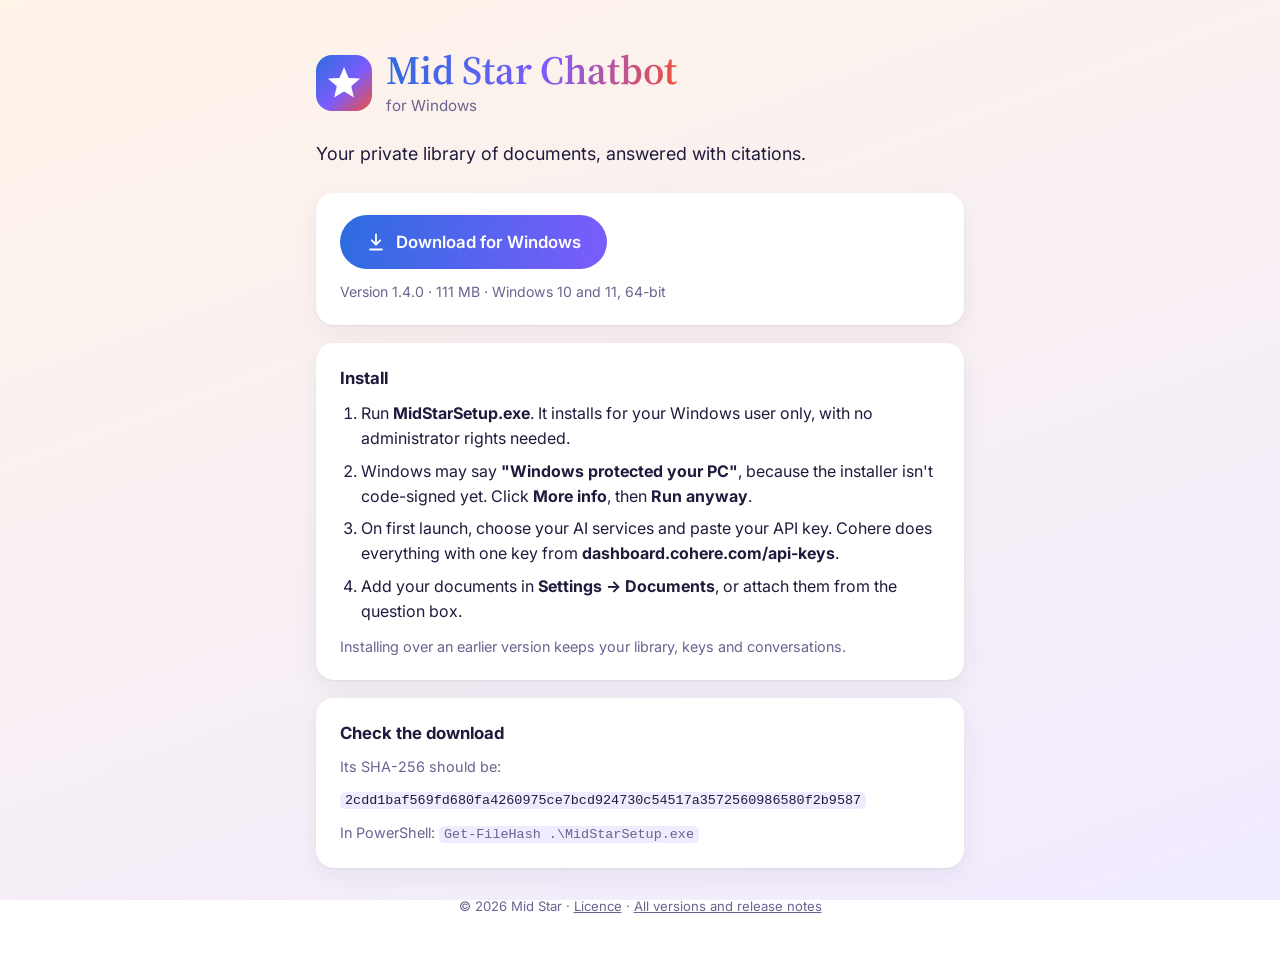
==== index.html @ 1389791f "Download page, QR codes and licence Co-Authored-By: Claude Opus 5.5 <noreply@anthropic.com>" ====
<!DOCTYPE html>
<!-- Copyright (c) 2026 Mid Star. All rights reserved. -->
<html lang="en">
<head>
<meta charset="UTF-8">
<meta name="viewport" content="width=device-width, initial-scale=1.0">
<title>Download Mid Star Chatbot for Windows</title>
<meta name="description" content="Mid Star Chatbot for Windows: a private library of your own documents, answered with citations.">
<link rel="icon" type="image/png" href="icon-192.png">
<link rel="preconnect" href="https://fonts.googleapis.com">
<link href="https://fonts.googleapis.com/css2?family=Source+Serif+4:opsz,wght@8..60,600&family=Inter:wght@400;500;600&display=swap" rel="stylesheet">
<meta name="theme-color" content="#F0EBFF" media="(prefers-color-scheme: light)">
<meta name="theme-color" content="#16131F" media="(prefers-color-scheme: dark)">
<style>
  :root {
    --bg-a: #FFF4E8; --bg-b: #F0EBFF; --paper: #FFFFFF; --ink: #201B3D; --ink-soft: #6B6390;
    --blue: #2D6CDF; --blue-deep: #1E4FB0; --purple: #7C5CFC; --red: #F0503F; --rule: #EAE3FA;
    --tint: #F0EBFF; --warn-ink: #8A5A00; --warn-bg: #FFF4DA;
    color-scheme: light;
  }
  @media (prefers-color-scheme: dark) {
    :root {
      --bg-a: #16131F; --bg-b: #1C1730; --paper: #1E1A2B; --ink: #EEEAF8; --ink-soft: #A79FC8;
      --blue: #6E9BF0; --blue-deep: #9DBBF5; --purple: #A08BFF; --red: #FF7B6B; --rule: #342D4A;
      --tint: #2A2440; --warn-ink: #FFD27A; --warn-bg: #3A2E14;
      color-scheme: dark;
    }
  }
  * { box-sizing: border-box; }
  body {
    margin: 0;
    min-height: 100vh;
    font-family: "Inter", -apple-system, BlinkMacSystemFont, "Segoe UI", sans-serif;
    color: var(--ink);
    background: linear-gradient(160deg, var(--bg-a) 0%, var(--bg-b) 100%) fixed;
    line-height: 1.55;
  }
  main { width: min(680px, 100%); margin: 0 auto; padding: 48px 16px 40px; }
  .brand { display: flex; align-items: center; gap: 14px; }
  .brand img { width: 56px; height: 56px; border-radius: 16px; }
  h1 {
    margin: 0;
    font-family: "Source Serif 4", Georgia, serif;
    font-weight: 600;
    font-size: clamp(1.9rem, 6vw, 2.5rem);
    line-height: 1.1;
    background: linear-gradient(100deg, var(--blue) 0%, var(--purple) 55%, var(--red) 100%);
    -webkit-background-clip: text;
    background-clip: text;
    color: transparent;
  }
  .for { margin: 2px 0 0; font-size: 0.95rem; color: var(--ink-soft); }
  .tagline { margin: 22px 0 26px; font-size: 1.12rem; }
  .card {
    margin: 0 0 18px;
    padding: 22px 24px;
    border-radius: 18px;
    background: var(--paper);
    box-shadow: 0 1px 2px rgba(32, 27, 61, 0.06), 0 8px 24px rgba(32, 27, 61, 0.06);
  }
  .download {
    display: inline-flex;
    align-items: center;
    gap: 10px;
    padding: 14px 26px;
    border-radius: 999px;
    font-weight: 600;
    font-size: 1.05rem;
    text-decoration: none;
    color: #fff;
    background: linear-gradient(100deg, var(--blue) 0%, var(--purple) 100%);
  }
  .download:focus-visible, .link-btn:focus-visible { outline: 3px solid var(--purple); outline-offset: 3px; }
  .download svg { width: 20px; height: 20px; fill: none; stroke: currentColor; stroke-width: 2.2; stroke-linecap: round; stroke-linejoin: round; }
  .meta { margin: 12px 0 0; font-size: 0.88rem; color: var(--ink-soft); }
  .phone {
    margin: 0 0 18px;
    padding: 16px 18px;
    border-radius: 14px;
    color: var(--warn-ink);
    background: var(--warn-bg);
    font-size: 0.95rem;
  }
  .phone p { margin: 0 0 10px; }
  .link-btn {
    padding: 8px 16px;
    border: none;
    border-radius: 999px;
    font: inherit;
    font-weight: 600;
    font-size: 0.9rem;
    color: var(--blue-deep);
    background: var(--paper);
    cursor: pointer;
  }
  h2 { margin: 0 0 10px; font-size: 1.05rem; }
  ol { margin: 0; padding-left: 1.3em; }
  li { margin: 0 0 8px; }
  li:last-child { margin: 0; }
  .muted { color: var(--ink-soft); font-size: 0.9rem; }
  code {
    font-family: Consolas, "SFMono-Regular", Menlo, monospace;
    font-size: 0.84rem;
    padding: 1px 5px;
    border-radius: 5px;
    background: var(--tint);
    overflow-wrap: anywhere;
  }
  footer { margin-top: 28px; font-size: 0.82rem; color: var(--ink-soft); text-align: center; }
  footer a { color: inherit; }
  [hidden] { display: none !important; }
</style>
</head>
<body>
<main>
  <div class="brand">
    <img src="icon-192.png" alt="" width="56" height="56">
    <div>
      <h1>Mid Star Chatbot</h1>
      <p class="for">for Windows</p>
    </div>
  </div>
  <p class="tagline">Your private library of documents, answered with citations.</p>

  <div class="phone" id="phone" hidden>
    <p><strong>Mid Star installs on a Windows PC.</strong> Send this page to your computer and download it there.</p>
    <button type="button" class="link-btn" id="share">Share this link</button>
  </div>

  <section class="card">
    <a class="download" id="download" href="https://github.com/dilipvanukuru/midstar-download/releases/latest/download/MidStarSetup.exe">
      <svg viewBox="0 0 24 24" aria-hidden="true"><path d="M12 3v12"/><path d="m7 10 5 5 5-5"/><path d="M5 21h14"/></svg>
      Download for Windows
    </a>
    <p class="meta" id="meta">Version 1.4.0 · 111 MB · Windows 10 and 11, 64-bit</p>
  </section>

  <section class="card">
    <h2>Install</h2>
    <ol>
      <li>Run <strong>MidStarSetup.exe</strong>. It installs for your Windows user only, with no administrator rights needed.</li>
      <li>Windows may say <strong>"Windows protected your PC"</strong>, because the installer isn't code-signed yet. Click <strong>More info</strong>, then <strong>Run anyway</strong>.</li>
      <li>On first launch, choose your AI services and paste your API key. Cohere does everything with one key from <strong>dashboard.cohere.com/api-keys</strong>.</li>
      <li>Add your documents in <strong>Settings → Documents</strong>, or attach them from the question box.</li>
    </ol>
    <p class="muted" style="margin: 12px 0 0">Installing over an earlier version keeps your library, keys and conversations.</p>
  </section>

  <section class="card">
    <h2>Check the download</h2>
    <p class="muted" style="margin: 0 0 8px">Its SHA-256 should be:</p>
    <p style="margin: 0 0 10px"><code id="sha">2cdd1baf569fd680fa4260975ce7bcd924730c54517a3572560986580f2b9587</code></p>
    <p class="muted" style="margin: 0">In PowerShell: <code>Get-FileHash .\MidStarSetup.exe</code></p>
  </section>

  <footer>
    © 2026 Mid Star · <a href="https://github.com/dilipvanukuru/midstar-download/blob/main/LICENSE.txt">Licence</a>
    · <a href="https://github.com/dilipvanukuru/midstar-download/releases">All versions and release notes</a>
  </footer>
</main>
<script>
// The newest release's version, size and checksum, so this page never needs
// editing for a new version. If GitHub doesn't answer, the figures above stay.
(async () => {
  try {
    const res = await fetch("https://api.github.com/repos/dilipvanukuru/midstar-download/releases/latest");
    if (!res.ok) return;
    const release = await res.json();
    const asset = (release.assets || []).find((a) => a.name === "MidStarSetup.exe");
    if (!asset) return;
    const version = String(release.tag_name || "").replace(/^v/, "");
    const mb = Math.round(asset.size / 1048576);
    document.getElementById("meta").textContent = `Version ${version} · ${mb} MB · Windows 10 and 11, 64-bit`;
    const sha = (release.body || "").match(/\b[0-9a-f]{64}\b/i);
    if (sha) document.getElementById("sha").textContent = sha[0].toLowerCase();
  } catch (err) {
    // Offline or rate-limited: the built-in figures are shown.
  }
})();

// Most people scan the QR code with a phone, which can't run a Windows installer.
(() => {
  const ua = navigator.userAgent;
  const phone = /Android|iPhone|iPad|iPod|Mobile/i.test(ua) && !/Windows NT/i.test(ua);
  if (!phone) return;
  document.getElementById("phone").hidden = false;
  const share = document.getElementById("share");
  share.addEventListener("click", async () => {
    const url = location.href.split("#")[0];
    try {
      if (navigator.share) {
        await navigator.share({ title: "Mid Star Chatbot for Windows", url });
        return;
      }
      await navigator.clipboard.writeText(url);
      share.textContent = "Link copied";
    } catch (err) {
      share.textContent = url;
    }
  });
})();
</script>
</body>
</html>
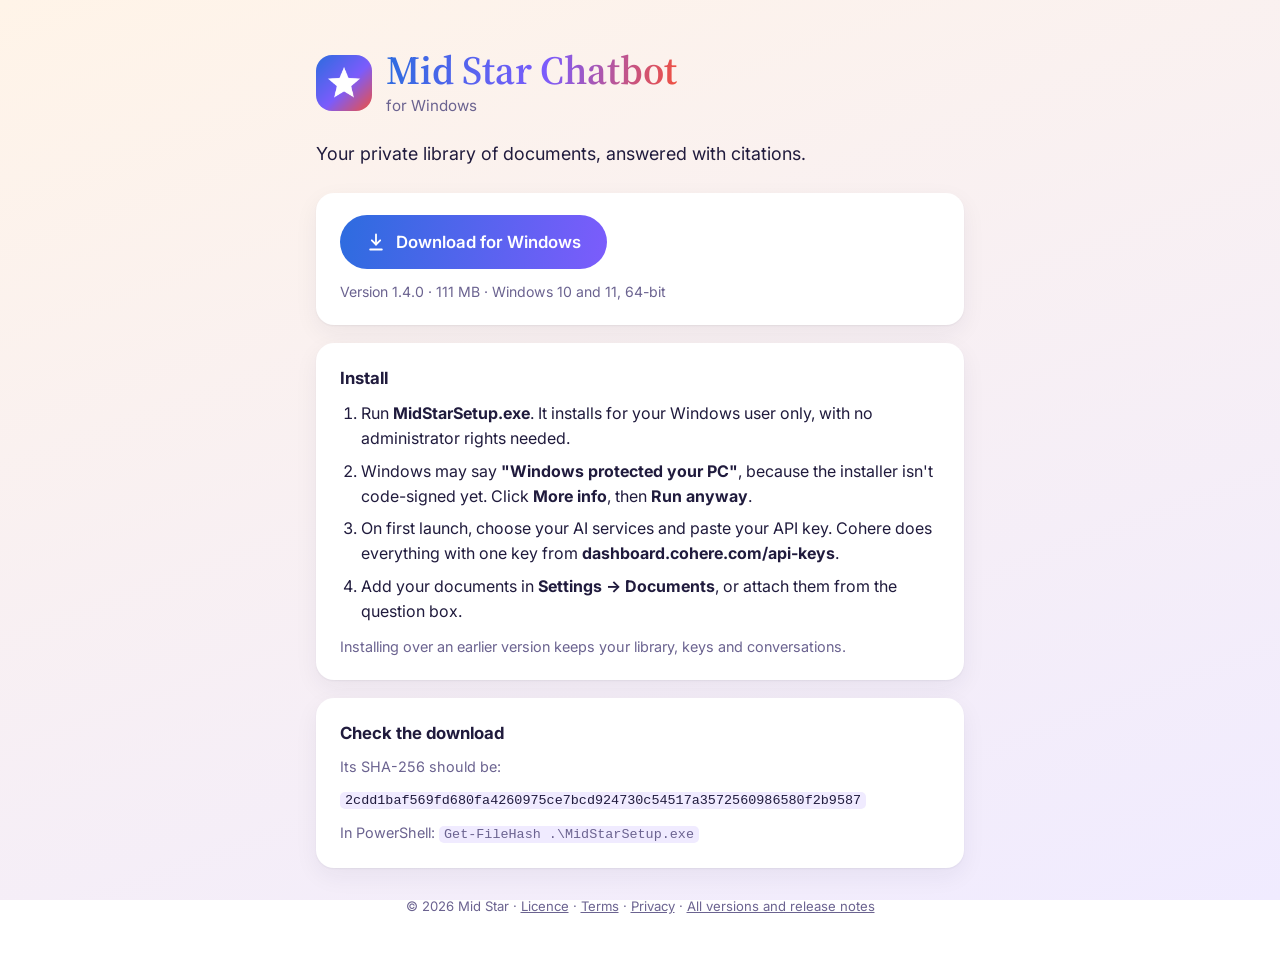
==== commit 4aff1b57: "Terms of use and sale, and privacy policy; licence agreement updated for every document type and AI " ====
--- a/index.html
+++ b/index.html
@@ -155,6 +155,7 @@
 
   <footer>
     © 2026 Mid Star · <a href="https://github.com/dilipvanukuru/midstar-download/blob/main/LICENSE.txt">Licence</a>
+    · <a href="terms.html">Terms</a> · <a href="privacy.html">Privacy</a>
     · <a href="https://github.com/dilipvanukuru/midstar-download/releases">All versions and release notes</a>
   </footer>
 </main>
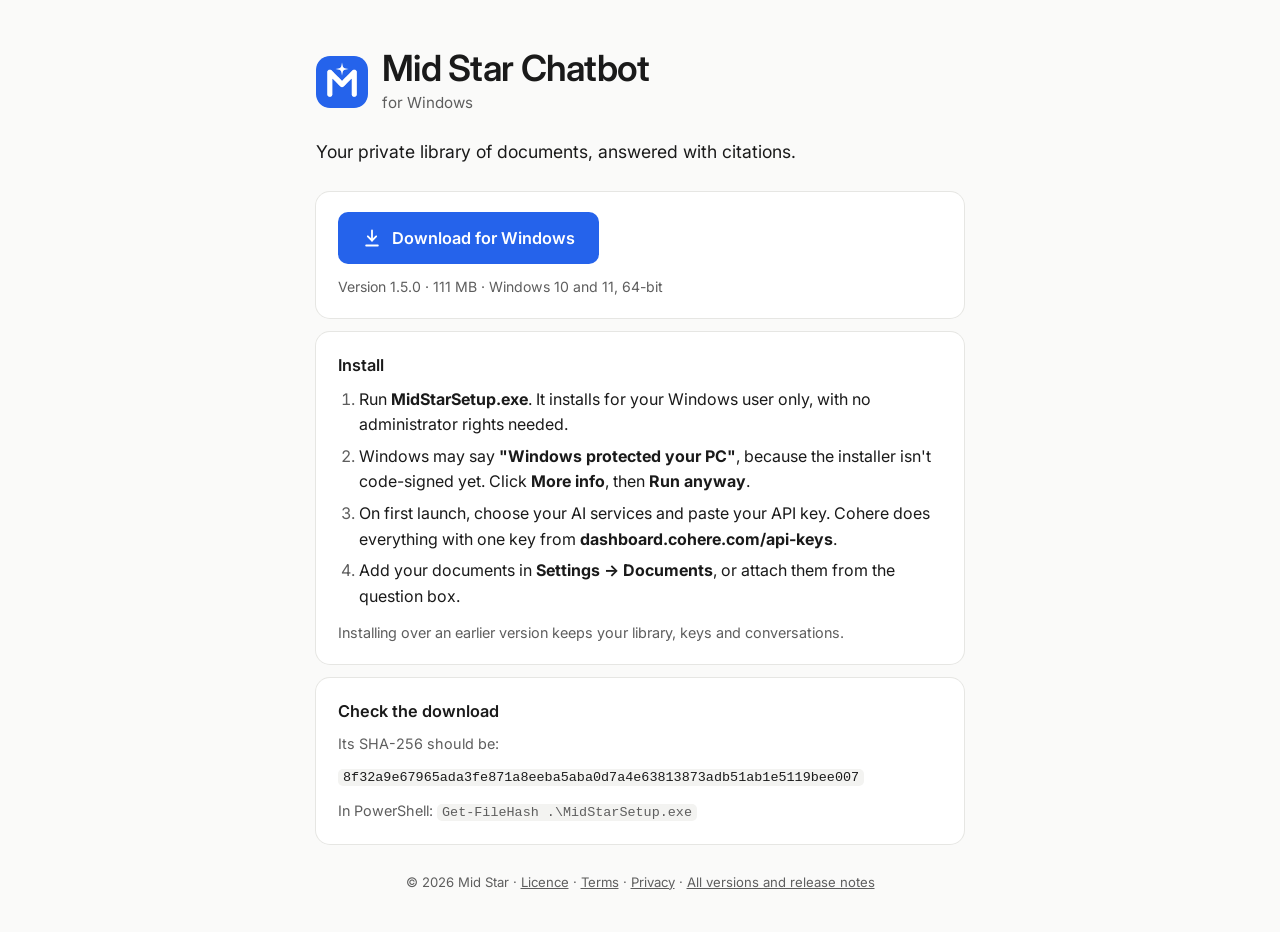
==== commit c6ff9f20: "Restyle the download, terms and privacy pages to match the app: flat, one blue, Inter, light and dar" ====
--- a/index.html
+++ b/index.html
@@ -8,108 +8,10 @@
 <meta name="description" content="Mid Star Chatbot for Windows: a private library of your own documents, answered with citations.">
 <link rel="icon" type="image/png" href="icon-192.png">
 <link rel="preconnect" href="https://fonts.googleapis.com">
-<link href="https://fonts.googleapis.com/css2?family=Source+Serif+4:opsz,wght@8..60,600&family=Inter:wght@400;500;600&display=swap" rel="stylesheet">
-<meta name="theme-color" content="#F0EBFF" media="(prefers-color-scheme: light)">
-<meta name="theme-color" content="#16131F" media="(prefers-color-scheme: dark)">
-<style>
-  :root {
-    --bg-a: #FFF4E8; --bg-b: #F0EBFF; --paper: #FFFFFF; --ink: #201B3D; --ink-soft: #6B6390;
-    --blue: #2D6CDF; --blue-deep: #1E4FB0; --purple: #7C5CFC; --red: #F0503F; --rule: #EAE3FA;
-    --tint: #F0EBFF; --warn-ink: #8A5A00; --warn-bg: #FFF4DA;
-    color-scheme: light;
-  }
-  @media (prefers-color-scheme: dark) {
-    :root {
-      --bg-a: #16131F; --bg-b: #1C1730; --paper: #1E1A2B; --ink: #EEEAF8; --ink-soft: #A79FC8;
-      --blue: #6E9BF0; --blue-deep: #9DBBF5; --purple: #A08BFF; --red: #FF7B6B; --rule: #342D4A;
-      --tint: #2A2440; --warn-ink: #FFD27A; --warn-bg: #3A2E14;
-      color-scheme: dark;
-    }
-  }
-  * { box-sizing: border-box; }
-  body {
-    margin: 0;
-    min-height: 100vh;
-    font-family: "Inter", -apple-system, BlinkMacSystemFont, "Segoe UI", sans-serif;
-    color: var(--ink);
-    background: linear-gradient(160deg, var(--bg-a) 0%, var(--bg-b) 100%) fixed;
-    line-height: 1.55;
-  }
-  main { width: min(680px, 100%); margin: 0 auto; padding: 48px 16px 40px; }
-  .brand { display: flex; align-items: center; gap: 14px; }
-  .brand img { width: 56px; height: 56px; border-radius: 16px; }
-  h1 {
-    margin: 0;
-    font-family: "Source Serif 4", Georgia, serif;
-    font-weight: 600;
-    font-size: clamp(1.9rem, 6vw, 2.5rem);
-    line-height: 1.1;
-    background: linear-gradient(100deg, var(--blue) 0%, var(--purple) 55%, var(--red) 100%);
-    -webkit-background-clip: text;
-    background-clip: text;
-    color: transparent;
-  }
-  .for { margin: 2px 0 0; font-size: 0.95rem; color: var(--ink-soft); }
-  .tagline { margin: 22px 0 26px; font-size: 1.12rem; }
-  .card {
-    margin: 0 0 18px;
-    padding: 22px 24px;
-    border-radius: 18px;
-    background: var(--paper);
-    box-shadow: 0 1px 2px rgba(32, 27, 61, 0.06), 0 8px 24px rgba(32, 27, 61, 0.06);
-  }
-  .download {
-    display: inline-flex;
-    align-items: center;
-    gap: 10px;
-    padding: 14px 26px;
-    border-radius: 999px;
-    font-weight: 600;
-    font-size: 1.05rem;
-    text-decoration: none;
-    color: #fff;
-    background: linear-gradient(100deg, var(--blue) 0%, var(--purple) 100%);
-  }
-  .download:focus-visible, .link-btn:focus-visible { outline: 3px solid var(--purple); outline-offset: 3px; }
-  .download svg { width: 20px; height: 20px; fill: none; stroke: currentColor; stroke-width: 2.2; stroke-linecap: round; stroke-linejoin: round; }
-  .meta { margin: 12px 0 0; font-size: 0.88rem; color: var(--ink-soft); }
-  .phone {
-    margin: 0 0 18px;
-    padding: 16px 18px;
-    border-radius: 14px;
-    color: var(--warn-ink);
-    background: var(--warn-bg);
-    font-size: 0.95rem;
-  }
-  .phone p { margin: 0 0 10px; }
-  .link-btn {
-    padding: 8px 16px;
-    border: none;
-    border-radius: 999px;
-    font: inherit;
-    font-weight: 600;
-    font-size: 0.9rem;
-    color: var(--blue-deep);
-    background: var(--paper);
-    cursor: pointer;
-  }
-  h2 { margin: 0 0 10px; font-size: 1.05rem; }
-  ol { margin: 0; padding-left: 1.3em; }
-  li { margin: 0 0 8px; }
-  li:last-child { margin: 0; }
-  .muted { color: var(--ink-soft); font-size: 0.9rem; }
-  code {
-    font-family: Consolas, "SFMono-Regular", Menlo, monospace;
-    font-size: 0.84rem;
-    padding: 1px 5px;
-    border-radius: 5px;
-    background: var(--tint);
-    overflow-wrap: anywhere;
-  }
-  footer { margin-top: 28px; font-size: 0.82rem; color: var(--ink-soft); text-align: center; }
-  footer a { color: inherit; }
-  [hidden] { display: none !important; }
-</style>
+<link href="https://fonts.googleapis.com/css2?family=Inter:wght@400;500;600&display=swap" rel="stylesheet">
+<meta name="theme-color" content="#FAFAF9" media="(prefers-color-scheme: light)">
+<meta name="theme-color" content="#131313" media="(prefers-color-scheme: dark)">
+<link rel="stylesheet" href="site.css">
 </head>
 <body>
 <main>
@@ -132,7 +34,7 @@
       <svg viewBox="0 0 24 24" aria-hidden="true"><path d="M12 3v12"/><path d="m7 10 5 5 5-5"/><path d="M5 21h14"/></svg>
       Download for Windows
     </a>
-    <p class="meta" id="meta">Version 1.4.0 · 111 MB · Windows 10 and 11, 64-bit</p>
+    <p class="meta" id="meta">Version 1.5.0 · 111 MB · Windows 10 and 11, 64-bit</p>
   </section>
 
   <section class="card">
@@ -149,7 +51,7 @@
   <section class="card">
     <h2>Check the download</h2>
     <p class="muted" style="margin: 0 0 8px">Its SHA-256 should be:</p>
-    <p style="margin: 0 0 10px"><code id="sha">2cdd1baf569fd680fa4260975ce7bcd924730c54517a3572560986580f2b9587</code></p>
+    <p style="margin: 0 0 10px"><code id="sha">8f32a9e67965ada3fe871a8eeba5aba0d7a4e63813873adb51ab1e5119bee007</code></p>
     <p class="muted" style="margin: 0">In PowerShell: <code>Get-FileHash .\MidStarSetup.exe</code></p>
   </section>
 
--- a/site.css
+++ b/site.css
@@ -0,0 +1,87 @@
+/* Copyright (c) 2026 Mid Star. All rights reserved.
+   The download, terms and privacy pages: the same flat look as the app (one
+   blue accent, Inter, hairline rings instead of shadows), light and dark. */
+:root {
+  --bg: #FAFAF9; --paper: #FFFFFF; --ink: #1A1A1A; --ink-soft: #5E5E5E;
+  --blue: #2563EB; --blue-deep: #1D4ED8; --on-blue: #FFFFFF; --rule: #E6E6E3; --tint: #F3F3F1;
+  --accent-bg: #EAF1FE; --warn-ink: #A16207; --warn-bg: #FBF3DB;
+  color-scheme: light;
+}
+@media (prefers-color-scheme: dark) {
+  :root {
+    --bg: #131313; --paper: #1B1B1B; --ink: #ECECEC; --ink-soft: #A6A6A6;
+    --blue: #7AA7FF; --blue-deep: #A9C4FF; --on-blue: #0B1530; --rule: #2E2E2E; --tint: #242424;
+    --accent-bg: #1C2740; --warn-ink: #E5B567; --warn-bg: #36290F;
+    color-scheme: dark;
+  }
+}
+* { box-sizing: border-box; }
+body {
+  margin: 0;
+  min-height: 100vh;
+  font-family: "Inter", -apple-system, BlinkMacSystemFont, "Segoe UI", sans-serif;
+  color: var(--ink);
+  background: var(--bg);
+  line-height: 1.6;
+  -webkit-font-smoothing: antialiased;
+}
+main { width: min(680px, 100%); margin: 0 auto; padding: 48px 16px 40px; }
+main.wide-page { width: min(720px, 100%); padding-top: 32px; }
+a { color: var(--blue-deep); }
+a:focus-visible, button:focus-visible { outline: 2px solid var(--blue); outline-offset: 3px; border-radius: 6px; }
+
+/* The brand row: the logo and the name. */
+.brand { display: flex; align-items: center; gap: 14px; }
+.brand img { width: 52px; height: 52px; border-radius: 14px; }
+h1 { margin: 0; font-weight: 600; font-size: clamp(1.75rem, 5.5vw, 2.25rem); line-height: 1.15; letter-spacing: -0.02em; }
+.for { margin: 2px 0 0; font-size: 0.95rem; color: var(--ink-soft); }
+.tagline { margin: 22px 0 26px; font-size: 1.1rem; }
+
+/* Cards: paper on the page, with a hairline ring. */
+.card { margin: 0 0 14px; padding: 20px 22px; border-radius: 14px; background: var(--paper); box-shadow: 0 0 0 1px var(--rule); }
+.card > :last-child { margin-bottom: 0; }
+.card.summary { background: var(--accent-bg); box-shadow: none; }
+h2 { margin: 0 0 8px; font-size: 1.02rem; font-weight: 600; }
+p, ul, ol { margin: 0 0 10px; }
+ul, ol { padding-left: 1.3em; }
+li { margin: 0 0 6px; }
+li:last-child { margin: 0; }
+li::marker { color: var(--ink-soft); }
+.muted { color: var(--ink-soft); font-size: 0.9rem; }
+
+/* The download button: the page's one blue call to action. */
+.download {
+  display: inline-flex; align-items: center; gap: 10px;
+  padding: 13px 24px; border-radius: 10px;
+  font-weight: 600; font-size: 1.02rem; text-decoration: none;
+  color: var(--on-blue); background: var(--blue);
+}
+.download:hover { background: var(--blue-deep); }
+.download svg { width: 20px; height: 20px; fill: none; stroke: currentColor; stroke-width: 2.2; stroke-linecap: round; stroke-linejoin: round; }
+.meta { margin: 12px 0 0; font-size: 0.88rem; color: var(--ink-soft); }
+
+/* On a phone: send the link to a PC. */
+.phone { margin: 0 0 14px; padding: 16px 18px; border-radius: 14px; color: var(--warn-ink); background: var(--warn-bg); font-size: 0.95rem; }
+.phone p { margin: 0 0 10px; }
+.link-btn {
+  padding: 8px 14px; border: none; border-radius: 8px; font: inherit; font-weight: 600; font-size: 0.9rem;
+  color: var(--ink); background: var(--paper); box-shadow: 0 0 0 1px var(--rule); cursor: pointer;
+}
+
+code {
+  font-family: Consolas, "SFMono-Regular", Menlo, monospace; font-size: 0.84rem;
+  padding: 1px 5px; border-radius: 5px; background: var(--tint); overflow-wrap: anywhere;
+}
+
+/* Terms and privacy. */
+.back { display: inline-block; margin: 0 0 18px; font-size: 0.92rem; text-decoration: none; }
+.back:hover { text-decoration: underline; }
+.updated { margin: 6px 0 22px; color: var(--ink-soft); font-size: 0.9rem; }
+.wide { overflow-x: auto; }
+table { width: 100%; border-collapse: collapse; font-size: 0.9rem; }
+th, td { text-align: left; vertical-align: top; padding: 8px 10px 8px 0; border-top: 1px solid var(--rule); }
+th { font-weight: 600; border-top: none; }
+
+footer { margin-top: 28px; font-size: 0.82rem; color: var(--ink-soft); text-align: center; }
+footer a { color: inherit; }
+[hidden] { display: none !important; }
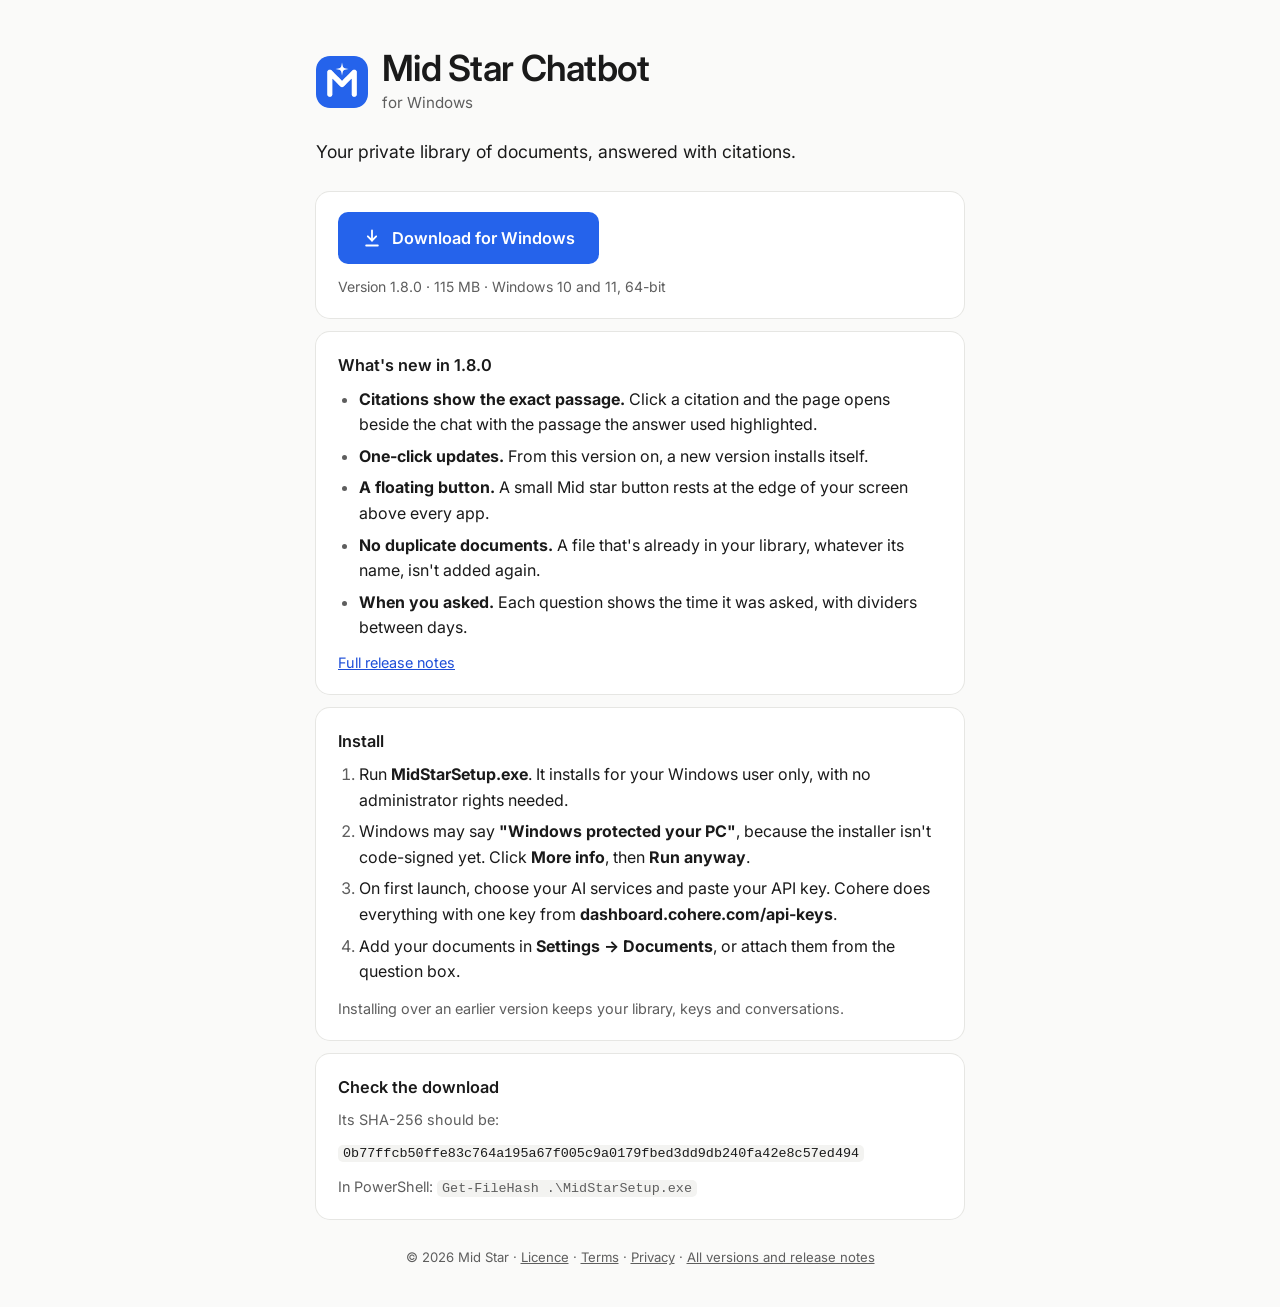
==== commit a3cd5539: "Download page: What's new in the latest version, from its release notes" ====
--- a/index.html
+++ b/index.html
@@ -34,7 +34,19 @@
       <svg viewBox="0 0 24 24" aria-hidden="true"><path d="M12 3v12"/><path d="m7 10 5 5 5-5"/><path d="M5 21h14"/></svg>
       Download for Windows
     </a>
-    <p class="meta" id="meta">Version 1.5.0 · 111 MB · Windows 10 and 11, 64-bit</p>
+    <p class="meta" id="meta">Version 1.8.0 · 115 MB · Windows 10 and 11, 64-bit</p>
+  </section>
+
+  <section class="card" id="whats-new">
+    <h2 id="whats-new-title">What's new in 1.8.0</h2>
+    <ul class="news" id="news">
+      <li><strong>Citations show the exact passage.</strong> Click a citation and the page opens beside the chat with the passage the answer used highlighted.</li>
+      <li><strong>One-click updates.</strong> From this version on, a new version installs itself.</li>
+      <li><strong>A floating button.</strong> A small Mid star button rests at the edge of your screen above every app.</li>
+      <li><strong>No duplicate documents.</strong> A file that's already in your library, whatever its name, isn't added again.</li>
+      <li><strong>When you asked.</strong> Each question shows the time it was asked, with dividers between days.</li>
+    </ul>
+    <p class="muted" style="margin: 10px 0 0"><a id="notes-link" href="https://github.com/dilipvanukuru/midstar-download/releases/latest">Full release notes</a></p>
   </section>
 
   <section class="card">
@@ -51,7 +63,7 @@
   <section class="card">
     <h2>Check the download</h2>
     <p class="muted" style="margin: 0 0 8px">Its SHA-256 should be:</p>
-    <p style="margin: 0 0 10px"><code id="sha">8f32a9e67965ada3fe871a8eeba5aba0d7a4e63813873adb51ab1e5119bee007</code></p>
+    <p style="margin: 0 0 10px"><code id="sha">0b77ffcb50ffe83c764a195a67f005c9a0179fbed3dd9db240fa42e8c57ed494</code></p>
     <p class="muted" style="margin: 0">In PowerShell: <code>Get-FileHash .\MidStarSetup.exe</code></p>
   </section>
 
@@ -62,8 +74,9 @@
   </footer>
 </main>
 <script>
-// The newest release's version, size and checksum, so this page never needs
-// editing for a new version. If GitHub doesn't answer, the figures above stay.
+// The newest release's version, size, checksum and what's new, so this page
+// never needs editing for a new version. If GitHub doesn't answer, the
+// figures above stay.
 (async () => {
   try {
     const res = await fetch("https://api.github.com/repos/dilipvanukuru/midstar-download/releases/latest");
@@ -76,10 +89,38 @@
     document.getElementById("meta").textContent = `Version ${version} · ${mb} MB · Windows 10 and 11, 64-bit`;
     const sha = (release.body || "").match(/\b[0-9a-f]{64}\b/i);
     if (sha) document.getElementById("sha").textContent = sha[0].toLowerCase();
+    showWhatsNew(version, release.body || "", release.html_url);
   } catch (err) {
     // Offline or rate-limited: the built-in figures are shown.
   }
 })();
+
+// "What's new": each paragraph of the notes' "New in ..." section that starts
+// with a bold lead, as the lead and its first sentence. Text only.
+function showWhatsNew(version, notes, url) {
+  const section = notes.replace(/\r\n/g, "\n").match(/^##\s*New in[^\n]*\n([\s\S]*?)(?=^##\s|(?![\s\S]))/im);
+  if (!section) return;
+  const items = [];
+  for (const para of section[1].split(/\n\s*\n/)) {
+    const m = para.trim().match(/^\*\*(.+?)\*\*\s*([\s\S]*)$/);
+    if (!m) continue;
+    const plain = (s) => s.replace(/[*`_]/g, "").replace(/\s+/g, " ").trim();
+    const first = (plain(m[2]).match(/^.*?[.!?](\s|$)/) || [plain(m[2])])[0].trim();
+    items.push([plain(m[1]), first]);
+    if (items.length === 6) break;
+  }
+  if (!items.length) return;
+  const list = document.getElementById("news");
+  list.replaceChildren(...items.map(([lead, rest]) => {
+    const li = document.createElement("li");
+    const strong = document.createElement("strong");
+    strong.textContent = /[.!?]$/.test(lead) ? lead : `${lead}.`;
+    li.append(strong, rest ? ` ${rest}` : "");
+    return li;
+  }));
+  document.getElementById("whats-new-title").textContent = `What's new in ${version}`;
+  if (url && url.startsWith("https://github.com/")) document.getElementById("notes-link").href = url;
+}
 
 // Most people scan the QR code with a phone, which can't run a Windows installer.
 (() => {
